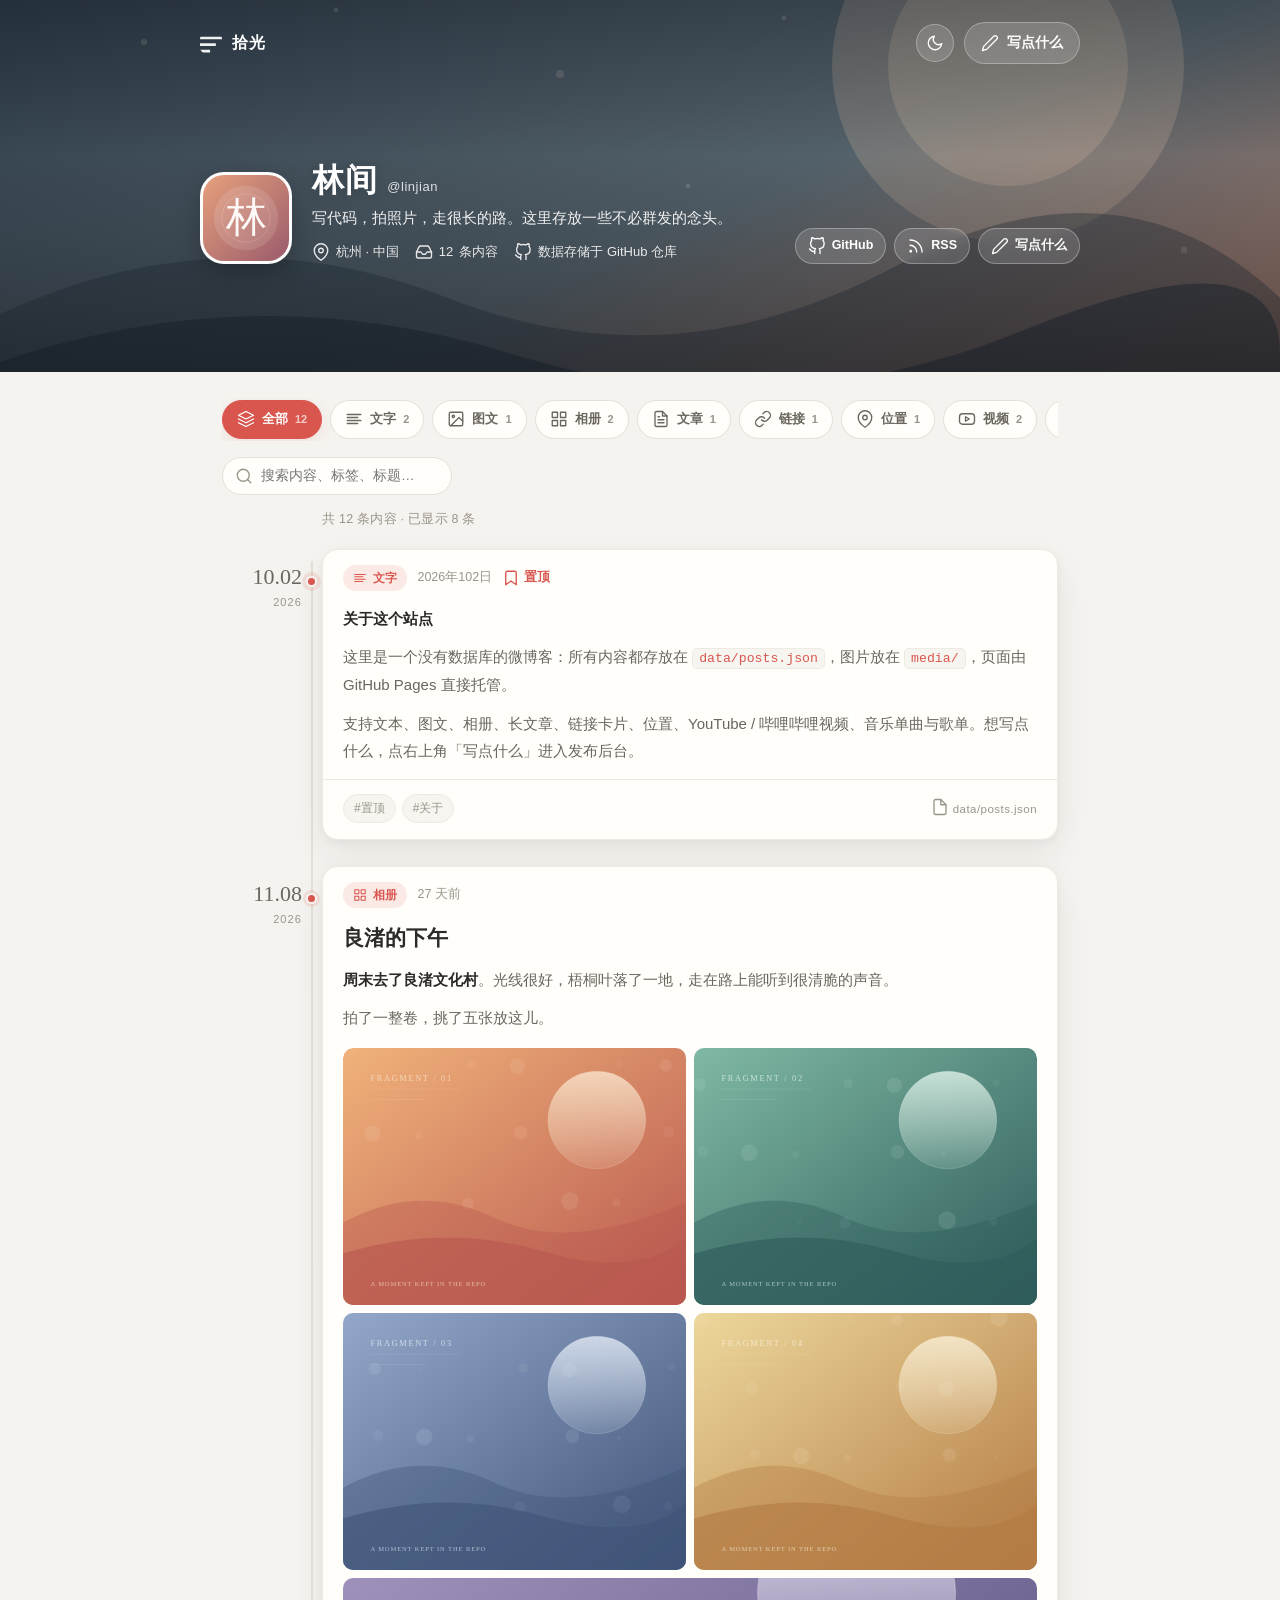
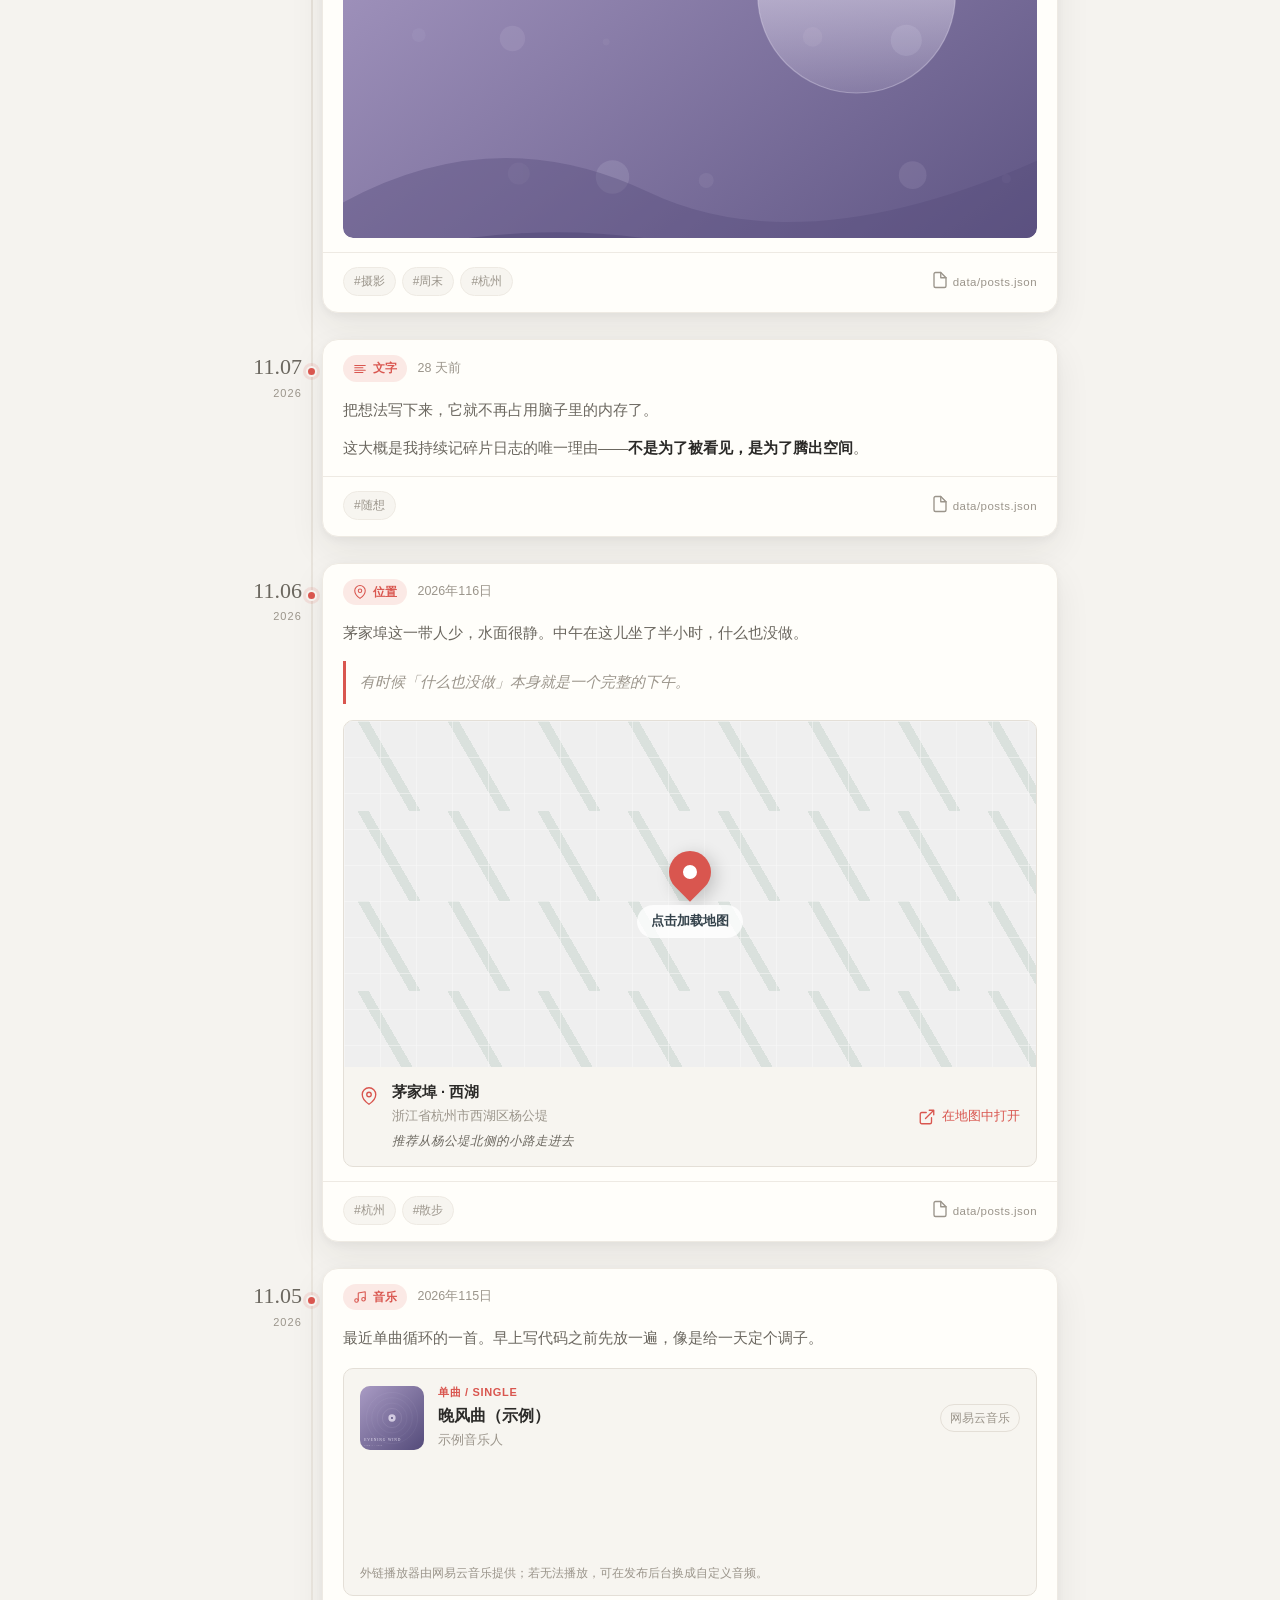
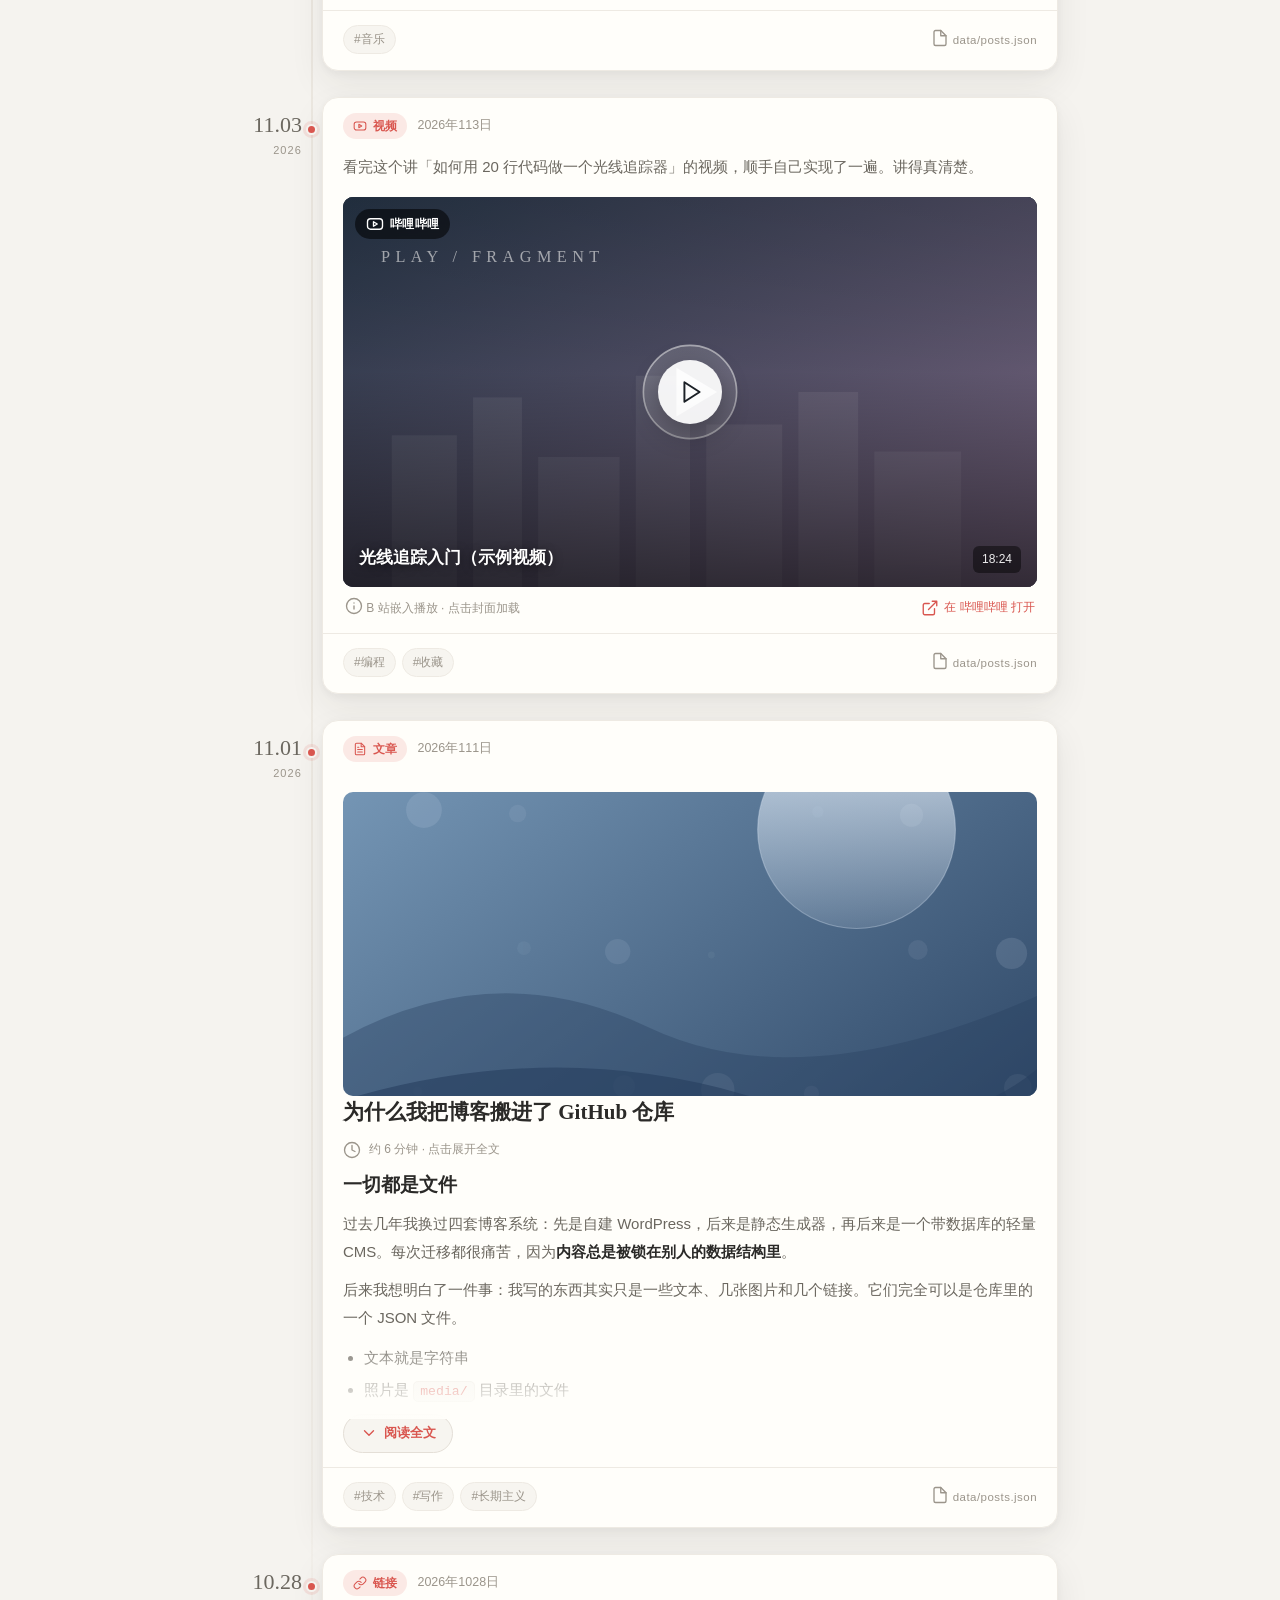
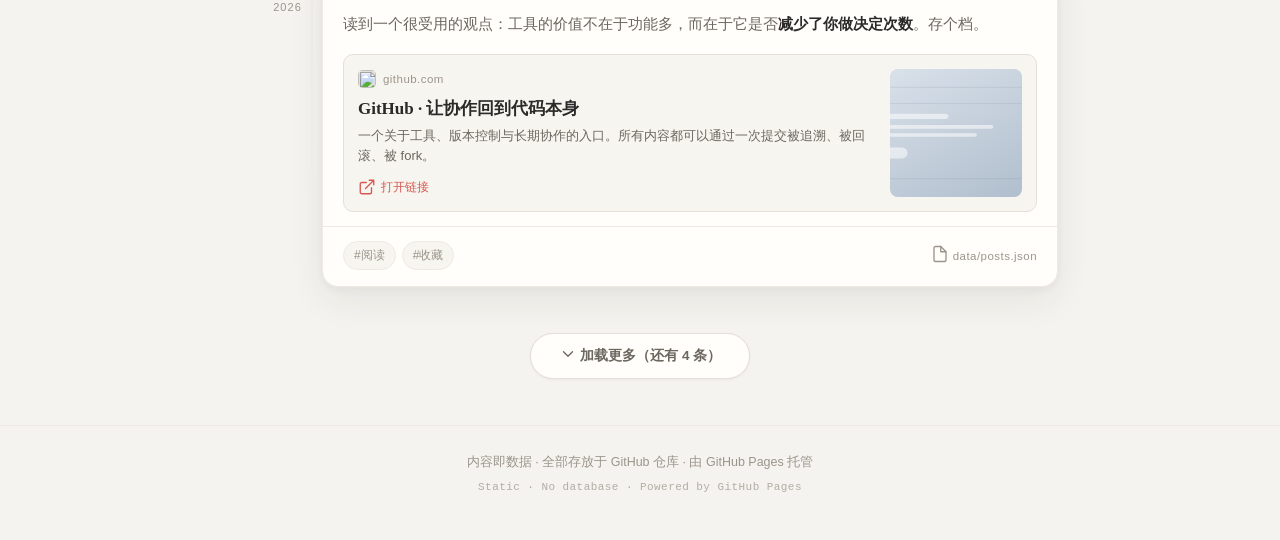
==== index.html @ 56d94ec5 "feat: 部署微博客站点（8 种内容形式 + 可视化发布后台）" ====
<!doctype html>
<html lang="zh-CN" data-theme="auto">
<head>
  <meta charset="utf-8">
  <meta name="viewport" content="width=device-width, initial-scale=1, viewport-fit=cover">
  <meta name="referrer" content="no-referrer">
  <meta name="color-scheme" content="light dark">
  <meta name="description" content="一个把文字、照片、位置、音乐和视频都存进 GitHub 仓库的微博客。">
  <title>拾光 · 微博客</title>
  <link rel="icon" href="assets/favicon.svg" type="image/svg+xml">
  <link rel="preconnect" href="https://api.github.com">
  <link rel="stylesheet" href="assets/css/style.css">
</head>
<body>
  <a class="skip-link" href="#feed">跳到内容</a>

  <!-- 顶部资料区 -->
  <header class="hero" id="hero">
    <div class="hero-cover" id="heroCover" aria-hidden="true"></div>
    <div class="hero-topbar">
      <a class="brand" href="./">
        <span class="brand-mark" aria-hidden="true"></span>
        <span class="brand-title" id="brandTitle">微博客</span>
      </a>
      <nav class="hero-actions" aria-label="站点操作">
        <button class="icon-btn" id="themeToggle" type="button" title="切换深浅色" aria-label="切换深浅色"></button>
        <a class="ghost-btn" href="admin.html" id="adminLink">写点什么</a>
      </nav>
    </div>

    <div class="hero-profile" id="heroProfile">
      <div class="profile-skeleton"></div>
    </div>
  </header>

  <main class="container" id="main">
    <!-- 工具条 -->
    <section class="toolbar" aria-label="内容筛选">
      <div class="filters" id="filters" role="group" aria-label="按类型筛选"></div>
      <label class="search-box" for="searchInput">
        <span class="search-icon" id="searchIcon" aria-hidden="true"></span>
        <input id="searchInput" type="search" placeholder="搜索内容、标签、标题…" autocomplete="off" spellcheck="false">
        <button class="search-clear" id="searchClear" type="button" hidden aria-label="清空搜索"></button>
      </label>
    </section>

    <div class="feed-summary" id="feedSummary" aria-live="polite"></div>

    <!-- 内容流 -->
    <div class="feed" id="feed" aria-live="polite">
      <div class="loading-state" id="loadingState">
        <span class="spinner"></span>
        <p>正在从仓库读取数据…</p>
      </div>
    </div>

    <div class="empty-state" id="emptyState" hidden>
      <div class="empty-icon"></div>
      <h2>这里暂时空空的</h2>
      <p id="emptyHint">换一个筛选条件或清空搜索试试。</p>
      <button class="ghost-btn" id="resetFilters" type="button">重置筛选</button>
    </div>

    <div class="load-more-wrap" id="loadMoreWrap" hidden>
      <button class="load-more-btn" id="loadMoreBtn" type="button">加载更多</button>
    </div>
  </main>

  <footer class="site-footer">
    <p id="footerText"></p>
    <p class="footer-tech">Static · No database · Powered by GitHub Pages</p>
  </footer>

  <!-- 图片灯箱 -->
  <div class="lightbox" id="lightbox" hidden role="dialog" aria-modal="true" aria-label="图片查看器">
    <button class="lb-close" id="lbClose" type="button" aria-label="关闭"></button>
    <button class="lb-nav lb-prev" id="lbPrev" type="button" aria-label="上一张"></button>
    <figure class="lb-figure">
      <img id="lbImage" src="" alt="">
      <figcaption id="lbCaption"></figcaption>
    </figure>
    <button class="lb-nav lb-next" id="lbNext" type="button" aria-label="下一张"></button>
    <div class="lb-counter" id="lbCounter"></div>
  </div>

  <div class="toast" id="toast" role="status" aria-live="polite"></div>

  <script type="module" src="assets/js/app.js"></script>
</body>
</html>
---- assets/css/style.css ----
/* ============================================================
   拾光 · 微博客 —— 主站样式
   纯静态 / 无依赖 / 相对路径适配 GitHub Pages 项目站点
   ============================================================ */

:root {
  --container: 880px;
  --accent: #d9564f;
  --accent-soft: rgba(217, 86, 79, .12);
  --radius: 16px;
  --radius-sm: 10px;
  --font-sans: -apple-system, BlinkMacSystemFont, "Segoe UI", "PingFang SC",
    "Hiragino Sans GB", "Microsoft YaHei", "Noto Sans CJK SC", sans-serif;
  --font-serif: Georgia, "Songti SC", "STSong", "Noto Serif CJK SC", serif;
  --ease: cubic-bezier(.22, .61, .36, 1);
}

html[data-theme="light"] {
  --bg: #f5f3ef;
  --bg-soft: #edeae4;
  --surface: #fffefa;
  --surface-2: #f7f5f0;
  --border: #e4dfd7;
  --border-soft: #eeeae3;
  --text: #2b2a28;
  --text-2: #6b675f;
  --text-3: #9b958b;
  --shadow-sm: 0 1px 3px rgba(48, 40, 30, .05);
  --shadow: 0 2px 10px rgba(48, 40, 30, .05), 0 14px 36px rgba(48, 40, 30, .07);
  --shadow-lg: 0 24px 70px rgba(30, 24, 18, .16);
  --glass: rgba(255, 255, 255, .14);
  --glass-border: rgba(255, 255, 255, .3);
}

html[data-theme="dark"] {
  --bg: #14171a;
  --bg-soft: #1a1e22;
  --surface: #1c2126;
  --surface-2: #232a31;
  --border: #303840;
  --border-soft: #272e35;
  --text: #e9e7e3;
  --text-2: #a7aeb5;
  --text-3: #767f87;
  --shadow-sm: 0 1px 3px rgba(0, 0, 0, .25);
  --shadow: 0 2px 10px rgba(0, 0, 0, .24), 0 14px 36px rgba(0, 0, 0, .3);
  --shadow-lg: 0 24px 70px rgba(0, 0, 0, .55);
  --glass: rgba(255, 255, 255, .08);
  --glass-border: rgba(255, 255, 255, .18);
}

@media (prefers-color-scheme: dark) {
  html[data-theme="auto"] {
    --bg: #14171a;
    --bg-soft: #1a1e22;
    --surface: #1c2126;
    --surface-2: #232a31;
    --border: #303840;
    --border-soft: #272e35;
    --text: #e9e7e3;
    --text-2: #a7aeb5;
    --text-3: #767f87;
    --shadow-sm: 0 1px 3px rgba(0, 0, 0, .25);
    --shadow: 0 2px 10px rgba(0, 0, 0, .24), 0 14px 36px rgba(0, 0, 0, .3);
    --shadow-lg: 0 24px 70px rgba(0, 0, 0, .55);
    --glass: rgba(255, 255, 255, .08);
    --glass-border: rgba(255, 255, 255, .18);
  }
}

*, *::before, *::after { box-sizing: border-box; }

html { scroll-behavior: smooth; -webkit-text-size-adjust: 100%; }

body {
  margin: 0;
  background: var(--bg);
  color: var(--text);
  font-family: var(--font-sans);
  font-size: 15.5px;
  line-height: 1.75;
  -webkit-font-smoothing: antialiased;
  transition: background .3s var(--ease), color .3s var(--ease);
}

img, svg, iframe { max-width: 100%; }
a { color: var(--accent); text-decoration: none; }
a:hover { text-decoration: underline; }
button, input, textarea, select { font: inherit; color: inherit; }
button { cursor: pointer; }
[hidden] { display: none !important; }
::selection { background: var(--accent-soft); }

:focus-visible {
  outline: 2px solid var(--accent);
  outline-offset: 3px;
  border-radius: 4px;
}

.skip-link {
  position: absolute; left: -9999px; top: 8px; z-index: 999;
  background: var(--surface); padding: 10px 16px; border-radius: 8px;
  box-shadow: var(--shadow);
}
.skip-link:focus { left: 16px; }

.icon { width: 18px; height: 18px; flex: none; display: inline-block; vertical-align: -3px; }
.icon-btn {
  width: 38px; height: 38px; display: inline-flex; align-items: center; justify-content: center;
  border: 1px solid var(--glass-border); background: var(--glass); color: inherit;
  border-radius: 50%; padding: 0; transition: transform .2s var(--ease), background .2s;
}
.icon-btn:hover { transform: rotate(-12deg) scale(1.06); background: rgba(255,255,255,.24); }
.ghost-btn {
  display: inline-flex; align-items: center; gap: 8px; padding: 8px 16px;
  border: 1px solid var(--glass-border); border-radius: 999px;
  background: var(--glass); color: inherit; font-size: 13.5px; font-weight: 600;
  backdrop-filter: blur(8px); transition: background .2s, transform .2s var(--ease);
  white-space: nowrap;
}
.ghost-btn:hover { background: rgba(255,255,255,.26); transform: translateY(-1px); text-decoration: none; }
.container .ghost-btn { border-color: var(--border); background: var(--surface-2); color: var(--text-2); }
.container .ghost-btn:hover { background: var(--accent-soft); color: var(--accent); }

/* ---------- Hero ---------- */
.hero {
  position: relative;
  isolation: isolate;
  padding: 0 max(22px, calc((100% - var(--container)) / 2)) 34px;
  min-height: 372px;
  overflow: hidden;
  color: #fff;
}
.hero-cover {
  position: absolute; inset: 0; z-index: -2;
  background: linear-gradient(120deg, #2b3a4a, #6b6a7e 55%, #c98b72);
  background-size: cover; background-position: center;
}
.hero::after {
  content: ""; position: absolute; inset: 0; z-index: -1;
  background: linear-gradient(180deg, rgba(12,16,22,.34) 0%, rgba(12,16,22,.10) 42%, rgba(12,16,22,.55) 100%);
}
html[data-theme="dark"] .hero::after {
  background: linear-gradient(180deg, rgba(6,9,12,.5) 0%, rgba(6,9,12,.28) 42%, rgba(6,9,12,.72) 100%);
}

.hero-topbar {
  display: flex; align-items: center; justify-content: space-between;
  padding-top: 22px; gap: 16px;
}
.brand { display: inline-flex; align-items: center; gap: 10px; color: #fff; font-weight: 700; letter-spacing: .04em; }
.brand:hover { text-decoration: none; }
.brand-mark {
  width: 22px; height: 22px; border-radius: 7px;
  background: #fff; opacity: .92;
  clip-path: polygon(0 22%, 100% 22%, 100% 34%, 0 34%, 0 52%, 72% 52%, 72% 64%, 0 64%, 0 82%, 46% 82%, 46% 94%, 0 94%, 0 22%);
}
.brand-title { font-size: 16px; }
.hero-actions { display: flex; align-items: center; gap: 10px; }

.hero-profile { display: flex; align-items: flex-end; gap: 20px; margin-top: 96px; }
.profile-avatar {
  width: 92px; height: 92px; border-radius: 24px; object-fit: cover;
  border: 3px solid rgba(255,255,255,.85); box-shadow: 0 8px 24px rgba(0,0,0,.22);
  background: var(--surface-2); flex: none;
}
.profile-main { min-width: 0; }
.profile-name {
  margin: 0; font-family: var(--font-serif); font-size: 32px;
  font-weight: 700; line-height: 1.25; letter-spacing: .02em;
  text-shadow: 0 2px 12px rgba(0,0,0,.2);
}
.profile-handle { font-size: 13px; opacity: .82; margin-left: 10px; font-family: var(--font-sans); font-weight: 500; letter-spacing: .04em; }
.profile-bio { margin: 6px 0 10px; font-size: 14.5px; opacity: .92; max-width: 620px; }
.profile-sub { display: flex; align-items: center; flex-wrap: wrap; gap: 8px 16px; font-size: 13px; opacity: .88; }
.profile-sub span { display: inline-flex; align-items: center; gap: 6px; }
.profile-links { display: flex; gap: 8px; margin-left: auto; align-self: flex-end; flex-wrap: wrap; justify-content: flex-end; }
.profile-links a {
  display: inline-flex; align-items: center; gap: 6px; padding: 6px 12px;
  border: 1px solid var(--glass-border); border-radius: 999px; color: #fff;
  background: var(--glass); font-size: 12.5px; font-weight: 600;
  backdrop-filter: blur(8px); transition: background .2s, transform .2s var(--ease);
}
.profile-links a:hover { background: rgba(255,255,255,.26); transform: translateY(-1px); text-decoration: none; }
.profile-skeleton { height: 92px; width: 100%; border-radius: 16px; background: var(--glass); animation: pulse 1.4s infinite; }

@keyframes pulse { 0%,100% { opacity: .45; } 50% { opacity: .8; } }

/* ---------- 工具条 ---------- */
.container { max-width: var(--container); margin: 0 auto; padding: 0 22px; }
.toolbar {
  display: flex; align-items: center; gap: 16px; flex-wrap: wrap;
  padding: 26px 0 14px;
}
.filters { display: flex; gap: 8px; overflow-x: auto; scrollbar-width: none; flex: 1 1 auto; padding: 2px 0; }
.filters::-webkit-scrollbar { display: none; }
.filter-chip {
  flex: none; display: inline-flex; align-items: center; gap: 7px;
  padding: 7px 14px; border-radius: 999px; border: 1px solid var(--border);
  background: var(--surface); color: var(--text-2); font-size: 13px; font-weight: 600;
  white-space: nowrap; transition: all .2s var(--ease);
}
.filter-chip:hover { border-color: var(--accent); color: var(--accent); }
.filter-chip.active { background: var(--accent); border-color: var(--accent); color: #fff; box-shadow: 0 4px 14px var(--accent-soft); }
.filter-chip .count { font-size: 11px; opacity: .7; font-variant-numeric: tabular-nums; }
.search-box {
  position: relative; display: flex; align-items: center; flex: 0 1 230px; min-width: 170px;
  background: var(--surface); border: 1px solid var(--border); border-radius: 999px;
  padding: 0 12px; height: 38px; transition: border-color .2s, box-shadow .2s;
}
.search-box:focus-within { border-color: var(--accent); box-shadow: 0 0 0 3px var(--accent-soft); }
.search-icon { display: inline-flex; color: var(--text-3); }
.search-box input {
  flex: 1; min-width: 0; border: 0; outline: 0; background: transparent;
  padding: 0 8px; font-size: 13.5px;
}
.search-box input::-webkit-search-cancel-button { display: none; }
.search-clear { border: 0; background: transparent; color: var(--text-3); padding: 2px; display: inline-flex; }
.search-clear:hover { color: var(--accent); }
.feed-summary { font-size: 12.5px; color: var(--text-3); padding: 0 0 18px 100px; letter-spacing: .02em; }

/* ---------- 时间轴 ---------- */
.feed { position: relative; padding-bottom: 8px; }
.feed::before {
  content: ""; position: absolute; left: 89px; top: 12px; bottom: 24px; width: 2px;
  background: linear-gradient(180deg, var(--border), var(--border-soft) 85%, transparent);
  border-radius: 2px;
}
.feed-item { position: relative; display: grid; grid-template-columns: 80px minmax(0,1fr); gap: 20px; margin-bottom: 26px; }
.feed-item::before {
  content: ""; position: absolute; left: 84px; top: 27px; width: 11px; height: 11px;
  border-radius: 50%; background: var(--accent); border: 2px solid var(--bg);
  box-shadow: 0 0 0 3px var(--accent-soft); z-index: 1;
}
.feed-item.is-pinned::before { background: var(--accent); box-shadow: 0 0 0 4px var(--accent-soft); }
.feed-date { text-align: right; padding-top: 16px; color: var(--text-3); user-select: none; }
.feed-date .day { display: block; font-family: var(--font-serif); font-size: 22px; line-height: 1.1; color: var(--text-2); font-variant-numeric: tabular-nums; }
.feed-date .year { display: block; font-size: 11px; letter-spacing: .1em; margin-top: 4px; }

/* ---------- 卡片 ---------- */
.post-card {
  background: var(--surface); border: 1px solid var(--border-soft);
  border-radius: var(--radius); box-shadow: var(--shadow);
  overflow: hidden; transition: box-shadow .25s var(--ease), transform .25s var(--ease);
  animation: cardIn .45s var(--ease) both;
}
.post-card:hover { box-shadow: var(--shadow-lg); transform: translateY(-2px); }
@keyframes cardIn { from { opacity: 0; transform: translateY(14px); } to { opacity: 1; transform: none; } }

.card-meta {
  display: flex; align-items: center; gap: 10px; flex-wrap: wrap;
  padding: 15px 20px 0; font-size: 12.5px; color: var(--text-3);
}
.type-chip {
  display: inline-flex; align-items: center; gap: 6px; padding: 3px 10px;
  border-radius: 999px; background: var(--accent-soft); color: var(--accent);
  font-weight: 700; font-size: 11.5px; letter-spacing: .02em;
}
.type-chip .icon { width: 14px; height: 14px; }
.card-time { font-variant-numeric: tabular-nums; }
.pinned-badge { display: inline-flex; align-items: center; gap: 4px; color: var(--accent); font-weight: 600; }
.card-meta .spacer { flex: 1; }
.card-copy {
  border: 0; background: transparent; color: var(--text-3); padding: 4px;
  display: inline-flex; border-radius: 6px; opacity: 0; transition: opacity .2s, color .2s;
}
.post-card:hover .card-copy { opacity: 1; }
.card-copy:hover { color: var(--accent); background: var(--surface-2); }

.card-body { padding: 14px 20px 0; }
.card-title {
  margin: 2px 0 12px; font-family: var(--font-serif); font-size: 21px;
  font-weight: 700; line-height: 1.4; color: var(--text);
}
.card-text { font-size: 15px; line-height: 1.85; color: var(--text-2); overflow-wrap: anywhere; }
.card-text > :first-child { margin-top: 0; }
.card-text > :last-child { margin-bottom: 0; }
.card-media { margin-top: 16px; }
.card-footer {
  display: flex; align-items: center; justify-content: space-between; gap: 12px; flex-wrap: wrap;
  padding: 14px 20px 16px; margin-top: 14px; border-top: 1px solid var(--border-soft);
}
.tag-list { display: flex; flex-wrap: wrap; gap: 6px; }
.tag {
  font-size: 12px; color: var(--text-3); background: var(--surface-2);
  border: 1px solid var(--border-soft); padding: 3px 10px; border-radius: 999px;
  transition: color .2s, border-color .2s;
}
.tag:hover { color: var(--accent); border-color: var(--accent); text-decoration: none; }
.card-source { font-size: 11.5px; color: var(--text-3); letter-spacing: .04em; }

/* Markdown 排版 */
.md h1, .md h2, .md h3 { font-family: var(--font-serif); color: var(--text); line-height: 1.4; margin: 1.4em 0 .6em; }
.md h1 { font-size: 22px; } .md h2 { font-size: 19px; } .md h3 { font-size: 16.5px; }
.md p { margin: .7em 0; }
.md strong { color: var(--text); font-weight: 700; }
.md em { color: var(--text-2); }
.md a { text-decoration: underline; text-underline-offset: 3px; }
.md ul, .md ol { padding-left: 1.4em; margin: .8em 0; }
.md li { margin: .3em 0; }
.md blockquote {
  margin: 1em 0; padding: .5em 0 .5em 14px; border-left: 3px solid var(--accent);
  color: var(--text-3); font-family: var(--font-serif); font-style: italic;
}
.md code {
  font-family: ui-monospace, SFMono-Regular, Menlo, Consolas, monospace;
  font-size: .88em; background: var(--surface-2); padding: 2px 6px; border-radius: 5px;
  border: 1px solid var(--border-soft); color: var(--accent);
}
.md pre {
  background: var(--surface-2); border: 1px solid var(--border-soft); border-radius: var(--radius-sm);
  padding: 14px 16px; overflow-x: auto; line-height: 1.6; margin: 1em 0;
}
.md pre code { background: none; border: 0; padding: 0; color: var(--text-2); }
.md hr { border: 0; border-top: 1px solid var(--border); margin: 1.4em 0; }
.md img { border-radius: var(--radius-sm); display: block; margin: 1em 0; }
.md del { color: var(--text-3); }

/* ---------- 图片 / 相册 ---------- */
.media-images { display: grid; gap: 8px; border-radius: var(--radius-sm); overflow: hidden; }
.media-image {
  position: relative; display: block; overflow: hidden; background: var(--surface-2);
  border: 0; padding: 0; width: 100%; font: inherit; text-align: left; color: inherit;
  border-radius: var(--radius-sm); cursor: zoom-in;
}
.media-image img { display: block; width: 100%; height: 100%; object-fit: cover; transition: transform .5s var(--ease); }
.media-image:hover img { transform: scale(1.035); }
.media-image.single { aspect-ratio: 16 / 10; }
.media-image.single img { object-fit: cover; }
.media-gallery { display: grid; grid-template-columns: repeat(2, 1fr); gap: 8px; border-radius: var(--radius-sm); overflow: hidden; }
.media-gallery .media-image { aspect-ratio: 4 / 3; }
.media-gallery.g-count-1 { grid-template-columns: 1fr; }
.media-gallery.g-count-1 .media-image { aspect-ratio: 16 / 10; }
.media-gallery.g-odd > .media-image:last-child { grid-column: span 2; aspect-ratio: 8 / 3; }
.image-caption {
  position: absolute; left: 0; right: 0; bottom: 0; padding: 20px 12px 9px;
  font-size: 11.5px; color: #fff; letter-spacing: .03em;
  background: linear-gradient(transparent, rgba(0,0,0,.55)); opacity: 0; transition: opacity .25s;
  pointer-events: none;
}
.media-image:hover .image-caption { opacity: 1; }

/* ---------- 长文章 ---------- */
.article-cover { width: 100%; aspect-ratio: 16 / 7; object-fit: cover; border-radius: var(--radius-sm); display: block; }
.article-wrap { position: relative; }
.article-wrap .card-text { max-height: 230px; overflow: hidden; transition: max-height .5s var(--ease); }
.article-wrap:not(.expanded)::after {
  content: ""; position: absolute; left: 0; right: 0; bottom: 34px; height: 90px;
  background: linear-gradient(transparent, var(--surface)); pointer-events: none;
}
.article-wrap.expanded .card-text { max-height: 20000px; }
.article-wrap.expanded::after { display: none; }
.expand-btn {
  display: inline-flex; align-items: center; gap: 6px; margin-top: 12px;
  padding: 7px 16px; border-radius: 999px; border: 1px solid var(--border);
  background: var(--surface-2); color: var(--accent); font-size: 13px; font-weight: 600;
  transition: background .2s;
}
.expand-btn:hover { background: var(--accent-soft); }
.expand-btn.expanded .icon { transform: rotate(180deg); }
.article-meta { display: flex; align-items: center; gap: 8px; font-size: 12px; color: var(--text-3); margin-bottom: 12px; }

/* ---------- 链接卡片 ---------- */
.link-card {
  display: flex; gap: 16px; align-items: stretch; padding: 14px;
  border: 1px solid var(--border); border-radius: var(--radius-sm);
  background: var(--surface-2); color: inherit; text-decoration: none;
  transition: border-color .2s, transform .2s var(--ease), box-shadow .2s;
}
.link-card:hover { border-color: var(--accent); transform: translateY(-2px); box-shadow: var(--shadow-sm); text-decoration: none; }
.link-main { flex: 1; min-width: 0; display: flex; flex-direction: column; }
.link-site { display: flex; align-items: center; gap: 7px; font-size: 11.5px; color: var(--text-3); letter-spacing: .04em; }
.site-favicon { width: 18px; height: 18px; border-radius: 5px; object-fit: cover; flex: none; background: var(--border); }
.link-title { font-family: var(--font-serif); font-size: 17px; font-weight: 700; color: var(--text); margin: 8px 0 5px; line-height: 1.4; }
.link-desc { font-size: 13px; color: var(--text-2); line-height: 1.6; display: -webkit-box; -webkit-line-clamp: 2; -webkit-box-orient: vertical; overflow: hidden; }
.link-url { margin-top: auto; padding-top: 10px; font-size: 11.5px; color: var(--accent); display: inline-flex; align-items: center; gap: 5px; }
.link-thumb { width: 132px; flex: none; border-radius: 8px; overflow: hidden; background: var(--border-soft); }
.link-thumb img { width: 100%; height: 100%; min-height: 116px; object-fit: cover; display: block; }

/* ---------- 位置 ---------- */
.location-card { border: 1px solid var(--border); border-radius: var(--radius-sm); overflow: hidden; background: var(--surface-2); }
.map-frame { position: relative; width: 100%; aspect-ratio: 16 / 8; background: #e8e6df; overflow: hidden; }
html[data-theme="dark"] .map-frame { background: #232a30; }
.map-frame iframe { width: 100%; height: 100%; border: 0; display: block; filter: saturate(.85); }
.map-placeholder { position: absolute; inset: 0; display: flex; flex-direction: column; align-items: center; justify-content: center; gap: 12px; cursor: pointer; border: 0; padding: 0; width: 100%; font: inherit; color: #4c5a63; }
.map-placeholder::before {
  content: ""; position: absolute; inset: 0; opacity: .5;
  background-image: linear-gradient(rgba(255,255,255,.55) 1px, transparent 1px), linear-gradient(90deg, rgba(255,255,255,.55) 1px, transparent 1px), linear-gradient(60deg, transparent 46%, rgba(120,160,140,.35) 46%, rgba(120,160,140,.35) 54%, transparent 54%);
  background-size: 36px 36px, 36px 36px, 90px 90px;
}
html[data-theme="dark"] .map-placeholder { color: #d7dde2; }
html[data-theme="dark"] .map-placeholder::before { opacity: .16; }
.map-placeholder > * { position: relative; z-index: 1; }
.map-pin-big { width: 42px; height: 42px; border-radius: 50% 50% 50% 0; transform: rotate(-45deg); background: var(--accent); display: grid; place-items: center; box-shadow: 0 6px 18px rgba(0,0,0,.2); }
.map-pin-big::after { content: ""; width: 14px; height: 14px; border-radius: 50%; background: #fff; }
.map-placeholder span.map-hint { font-size: 13px; font-weight: 600; background: rgba(255,255,255,.8); padding: 5px 14px; border-radius: 999px; color: #34424b; }
.location-info { display: flex; align-items: flex-start; gap: 14px; padding: 13px 16px; }
.location-info .loc-icon { color: var(--accent); margin-top: 3px; }
.location-name { font-weight: 700; color: var(--text); font-size: 14.5px; }
.location-addr { font-size: 12.5px; color: var(--text-3); }
.location-note { font-size: 12.5px; color: var(--text-2); margin-top: 4px; font-style: italic; }
.location-open { margin-left: auto; align-self: center; display: inline-flex; align-items: center; gap: 6px; font-size: 12.5px; color: var(--accent); white-space: nowrap; }

/* ---------- 视频 ---------- */
.video-frame { position: relative; width: 100%; aspect-ratio: 16 / 9; border-radius: var(--radius-sm); overflow: hidden; background: #10151c; }
.video-frame iframe { width: 100%; height: 100%; border: 0; display: block; }
.video-placeholder {
  position: absolute; inset: 0; border: 0; width: 100%; height: 100%; padding: 0;
  background: radial-gradient(circle at 30% 20%, #4a5a72, #1b2430 70%); color: #fff;
  cursor: pointer; overflow: hidden; font: inherit;
}
.video-placeholder img { width: 100%; height: 100%; object-fit: cover; display: block; transition: transform .5s var(--ease), filter .3s; }
.video-placeholder:hover img { transform: scale(1.04); filter: brightness(.8); }
.video-shade { position: absolute; inset: 0; background: linear-gradient(180deg, rgba(0,0,0,.15), rgba(0,0,0,.05) 45%, rgba(0,0,0,.6)); }
.video-play {
  position: absolute; left: 50%; top: 50%; transform: translate(-50%, -50%);
  width: 64px; height: 64px; border-radius: 50%; background: rgba(255,255,255,.92);
  display: grid; place-items: center; color: #1b2026; box-shadow: 0 8px 28px rgba(0,0,0,.3);
  transition: transform .25s var(--ease);
}
.video-play .icon { width: 26px; height: 26px; margin-left: 3px; }
.video-placeholder:hover .video-play { transform: translate(-50%, -50%) scale(1.1); }
.video-label { position: absolute; top: 12px; left: 12px; display: inline-flex; align-items: center; gap: 6px; padding: 5px 11px; border-radius: 999px; background: rgba(0,0,0,.55); backdrop-filter: blur(6px); font-size: 11.5px; font-weight: 700; letter-spacing: .03em; }
.video-caption { position: absolute; left: 16px; right: 16px; bottom: 14px; display: flex; align-items: flex-end; justify-content: space-between; gap: 12px; text-align: left; }
.video-title { font-family: var(--font-serif); font-size: 17px; font-weight: 700; text-shadow: 0 2px 10px rgba(0,0,0,.6); }
.video-duration { font-size: 12px; opacity: .9; background: rgba(0,0,0,.5); padding: 3px 9px; border-radius: 6px; }
.video-meta { display: flex; align-items: center; gap: 10px; padding: 10px 2px 0; font-size: 12px; color: var(--text-3); }
.video-meta a { margin-left: auto; display: inline-flex; align-items: center; gap: 5px; }

/* ---------- 音乐 ---------- */
.music-card { border: 1px solid var(--border); border-radius: var(--radius-sm); overflow: hidden; background: var(--surface-2); }
.music-head { display: flex; align-items: center; gap: 14px; padding: 14px 16px; }
.music-cover { width: 64px; height: 64px; border-radius: 10px; object-fit: cover; flex: none; background: var(--border); }
.music-info { min-width: 0; flex: 1; }
.music-kind { font-size: 11px; color: var(--accent); font-weight: 700; letter-spacing: .06em; text-transform: uppercase; }
.music-title { font-family: var(--font-serif); font-size: 16px; font-weight: 700; color: var(--text); white-space: nowrap; overflow: hidden; text-overflow: ellipsis; }
.music-artist { font-size: 12.5px; color: var(--text-3); }
.music-platform { font-size: 11.5px; color: var(--text-3); border: 1px solid var(--border); padding: 3px 9px; border-radius: 999px; white-space: nowrap; }
.music-embed { padding: 0 12px 12px; }
.music-embed iframe { width: 100%; border: 0; border-radius: 8px; display: block; height: 86px; }
.music-embed iframe.is-playlist { height: 380px; }
.music-note { padding: 0 16px 12px; font-size: 11.5px; color: var(--text-3); line-height: 1.6; }
.audio-player { padding: 0 14px 14px; }
.audio-player audio { width: 100%; height: 38px; display: block; }
.track-list { list-style: none; margin: 0 0 10px; padding: 0; border-top: 1px solid var(--border); }
.track-item {
  display: flex; align-items: center; gap: 10px; padding: 9px 6px;
  border-bottom: 1px solid var(--border-soft); font-size: 13px; cursor: pointer;
  transition: background .2s, color .2s;
}
.track-item:hover { background: var(--surface); }
.track-item.active { color: var(--accent); font-weight: 600; }
.track-num { width: 22px; color: var(--text-3); font-variant-numeric: tabular-nums; font-size: 12px; }
.track-name { flex: 1; min-width: 0; overflow: hidden; text-overflow: ellipsis; white-space: nowrap; }
.track-artist { color: var(--text-3); font-size: 11.5px; }
.track-state { color: var(--accent); display: inline-flex; }
.audio-empty { font-size: 12px; color: var(--text-3); padding: 8px 0; }

/* ---------- 空状态 / 加载 / 更多 ---------- */
.loading-state { display: flex; flex-direction: column; align-items: center; gap: 14px; padding: 70px 0; color: var(--text-3); font-size: 14px; grid-column: 1 / -1; }
.spinner { width: 26px; height: 26px; border: 2px solid var(--border); border-top-color: var(--accent); border-radius: 50%; animation: spin .8s linear infinite; }
@keyframes spin { to { transform: rotate(360deg); } }
.empty-state { text-align: center; padding: 60px 20px 80px; color: var(--text-3); }
.empty-icon { width: 54px; height: 54px; margin: 0 auto 16px; border-radius: 50%; background: var(--surface-2); display: grid; place-items: center; color: var(--text-3); }
.empty-icon .icon { width: 24px; height: 24px; }
.empty-state h2 { font-family: var(--font-serif); font-size: 20px; color: var(--text); margin: 0 0 6px; }
.empty-state p { margin: 0 0 20px; font-size: 14px; }
.load-more-wrap { display: flex; justify-content: center; padding: 12px 0 46px; }
.load-more-btn {
  padding: 10px 28px; border-radius: 999px; border: 1px solid var(--border);
  background: var(--surface); color: var(--text-2); font-size: 13.5px; font-weight: 600;
  box-shadow: var(--shadow-sm); transition: border-color .2s, color .2s, transform .2s var(--ease);
}
.load-more-btn:hover { border-color: var(--accent); color: var(--accent); transform: translateY(-2px); }

/* ---------- 页脚 ---------- */
.site-footer {
  border-top: 1px solid var(--border-soft); text-align: center;
  padding: 26px 20px 40px; color: var(--text-3); font-size: 12.5px;
}
.site-footer p { margin: 0 0 4px; }
.footer-tech { font-family: ui-monospace, SFMono-Regular, Menlo, monospace; font-size: 11px; opacity: .75; letter-spacing: .04em; }

/* ---------- 灯箱 ---------- */
.lightbox {
  position: fixed; inset: 0; z-index: 1000; background: rgba(10, 12, 14, .94);
  display: flex; align-items: center; justify-content: center; padding: 60px 70px;
  animation: fadeIn .2s var(--ease);
}
@keyframes fadeIn { from { opacity: 0; } to { opacity: 1; } }
.lb-figure { margin: 0; max-width: 100%; max-height: 100%; display: flex; flex-direction: column; align-items: center; gap: 14px; }
.lb-figure img { max-width: 100%; max-height: calc(100vh - 150px); object-fit: contain; border-radius: 8px; box-shadow: 0 20px 60px rgba(0,0,0,.5); }
.lb-figure figcaption { color: #d8d8d8; font-size: 13px; text-align: center; }
.lb-close, .lb-nav {
  position: absolute; border: 1px solid rgba(255,255,255,.22); background: rgba(255,255,255,.09);
  color: #fff; width: 42px; height: 42px; border-radius: 50%; display: grid; place-items: center;
  transition: background .2s, transform .2s var(--ease);
}
.lb-close:hover, .lb-nav:hover { background: rgba(255,255,255,.22); transform: scale(1.08); }
.lb-close { top: 20px; right: 22px; }
.lb-prev { left: 18px; top: 50%; margin-top: -21px; }
.lb-next { right: 18px; top: 50%; margin-top: -21px; }
.lb-counter { position: absolute; bottom: 20px; left: 50%; transform: translateX(-50%); color: rgba(255,255,255,.7); font-size: 12px; font-variant-numeric: tabular-nums; }
body.lb-open { overflow: hidden; }

/* ---------- Toast ---------- */
.toast {
  position: fixed; left: 50%; bottom: 28px; transform: translate(-50%, 20px);
  background: var(--text); color: var(--bg); padding: 10px 20px; border-radius: 999px;
  font-size: 13px; font-weight: 600; box-shadow: var(--shadow-lg); z-index: 1100;
  opacity: 0; pointer-events: none; transition: opacity .25s, transform .25s var(--ease);
}
.toast.show { opacity: 1; transform: translate(-50%, 0); }

/* ---------- 响应式 ---------- */
@media (max-width: 720px) {
  body { font-size: 15px; }
  .hero { min-height: 0; padding-bottom: 26px; }
  .hero-profile { margin-top: 62px; flex-direction: column; align-items: flex-start; gap: 14px; }
  .profile-avatar { width: 74px; height: 74px; border-radius: 20px; }
  .profile-name { font-size: 26px; }
  .profile-links { margin-left: 0; align-self: flex-start; }
  .brand-title { font-size: 15px; }
  .toolbar { padding-top: 20px; }
  .search-box { flex: 1 1 100%; order: 2; }
  .filters { order: 1; flex: 1 1 100%; }
  .feed-summary { padding-left: 0; }
  .feed::before, .feed-item::before { display: none; }
  .feed-item { grid-template-columns: minmax(0, 1fr); gap: 0; margin-bottom: 20px; }
  .feed-date { display: none; }
  .card-meta { padding: 14px 16px 0; }
  .card-body { padding: 12px 16px 0; }
  .card-footer { padding: 12px 16px 14px; }
  .card-title { font-size: 19px; }
  .card-copy { opacity: 1; }
  .link-thumb { width: 96px; }
  .link-title { font-size: 15px; }
  .media-gallery.g-odd > .media-image:last-child { aspect-ratio: 2 / 1; }
  .lightbox { padding: 56px 16px; }
  .lb-prev { left: 10px; } .lb-next { right: 10px; }
  .video-title { font-size: 14px; }
  .video-play { width: 52px; height: 52px; }
}

@media (max-width: 420px) {
  .link-card { flex-direction: column-reverse; }
  .link-thumb { width: 100%; }
  .link-thumb img { height: 150px; }
  .location-info { flex-wrap: wrap; }
  .location-open { margin-left: 0; width: 100%; }
}

@media (prefers-reduced-motion: reduce) {
  *, *::before, *::after { animation-duration: .01ms !important; transition-duration: .01ms !important; scroll-behavior: auto !important; }
}
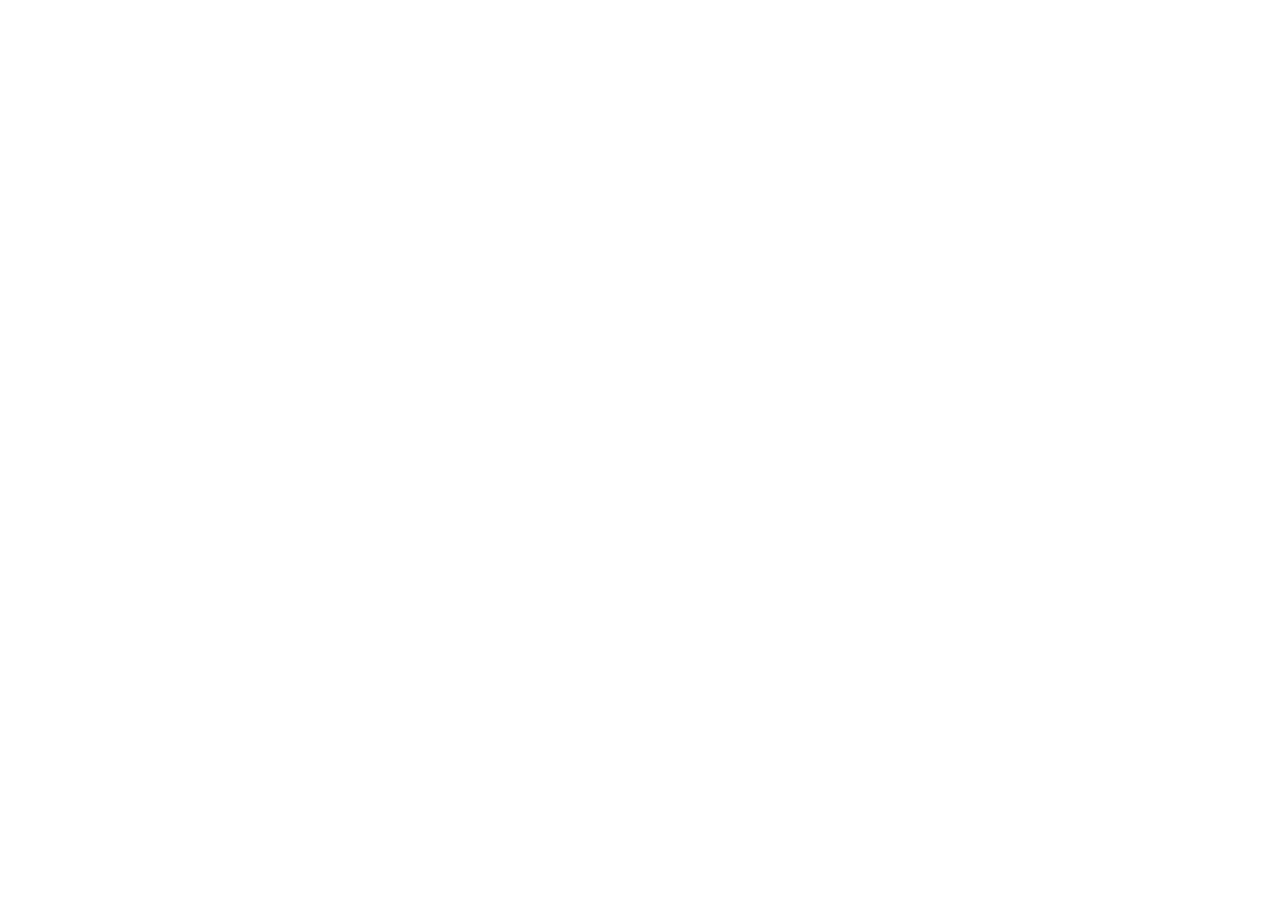
==== commit ca30b4da: "security: http 访问自动升级为 https，保护后台 Token" ====
--- a/index.html
+++ b/index.html
@@ -2,6 +2,13 @@
 <html lang="zh-CN" data-theme="auto">
 <head>
   <meta charset="utf-8">
+  <script>
+    /* 自定义域名证书由前置 CDN 提供，GitHub 侧无法强制 HTTPS；
+       这里做前端兜底升级，避免明文 HTTP。本地 localhost 预览不受影响。 */
+    if (location.protocol === 'http:' && !/^(localhost|127\.0\.0\.1|\[::1\])$/.test(location.hostname)) {
+      location.replace('https://' + location.host + location.pathname + location.search + location.hash);
+    }
+  </script>
   <meta name="viewport" content="width=device-width, initial-scale=1, viewport-fit=cover">
   <meta name="referrer" content="no-referrer">
   <meta name="color-scheme" content="light dark">
